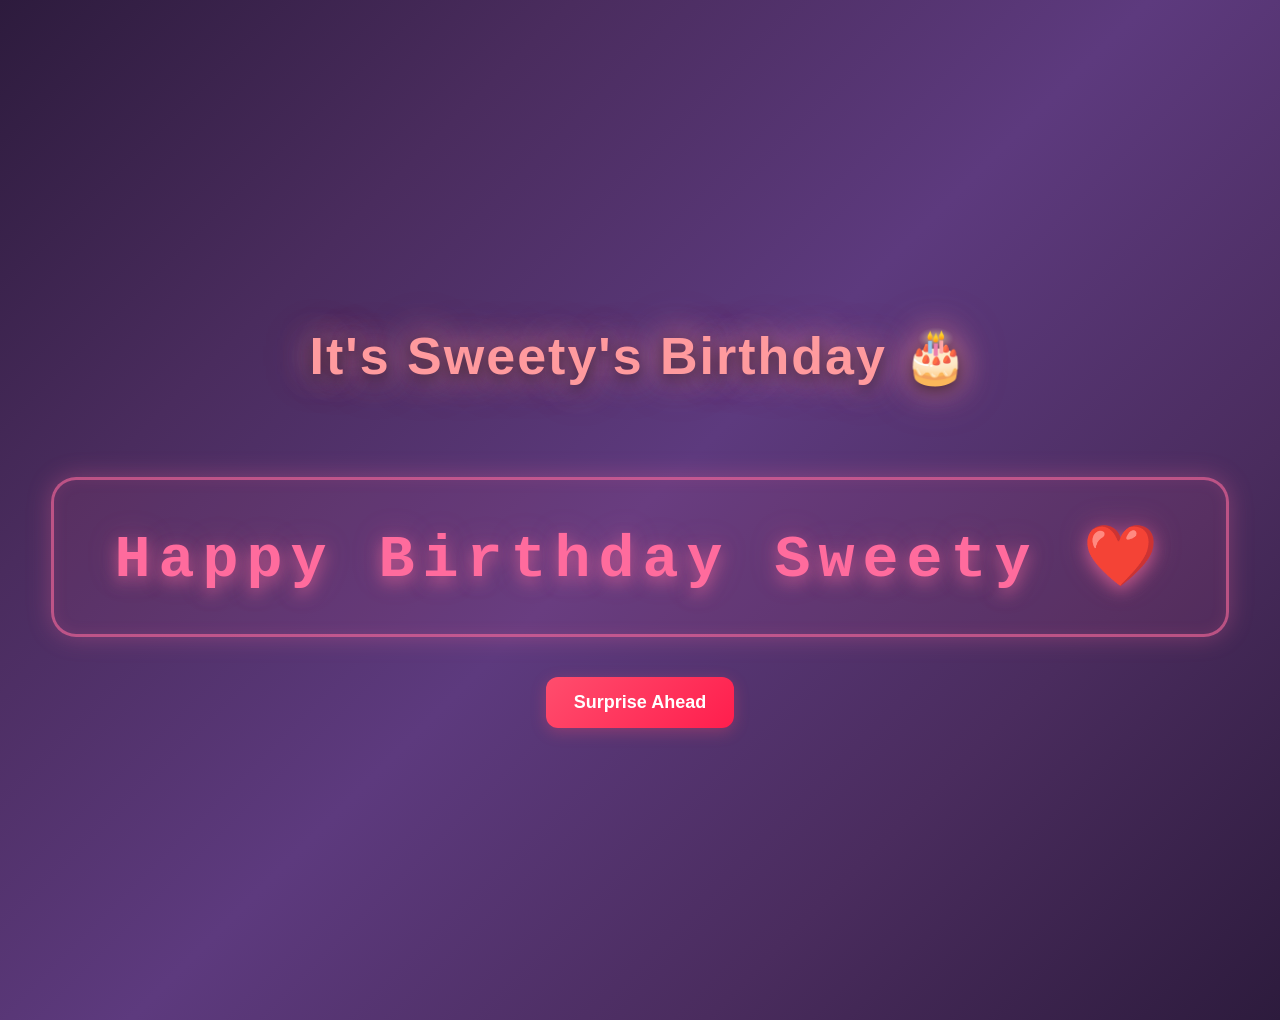
==== index.html @ 3966f58b "committed" ====
<!DOCTYPE html>
<html lang="en">
<head>
    <meta charset="UTF-8">
    <meta name="viewport" content="width=device-width, initial-scale=1.0">
    <title>Countdown for Sweety</title>
    <link rel="stylesheet" href="style.css">
</head>
<body class="bg3">

<div class="center">
    <h1 class="countdown-heading">It's Sweety's Birthday 🎂</h1>
    <div id="countdown"></div>
    <button id="enterBtn" disabled onclick="enterSite()">Surprise Ahead</button>
</div>

<script src="script.js"></script>
</body>
</html>
---- style.css ----
body {
    margin: 0;
    font-family: 'Segoe UI', Tahoma, Geneva, Verdana, sans-serif;
    color: white;
    text-align: center;
    overflow-x: hidden;
}

.bg1 {
    background: linear-gradient(135deg, #2d1b3d 0%, #4a2c5e 25%, #5d3a7e 50%, #4a2c5e 75%, #2d1b3d 100%);
    height: 100vh;
}

.bg2 {
    background: linear-gradient(135deg, #2d1b3d 0%, #4a2c5e 25%, #5d3a7e 50%, #4a2c5e 75%, #2d1b3d 100%);
    height: 100vh;
    display: flex;
    flex-direction: column;
    justify-content: center;
    align-items: center;
    position: relative;
    overflow: hidden;
}

.bg2::before {
    content: '';
    position: absolute;
    top: 0;
    left: 0;
    width: 200%;
    height: 200%;
    background: radial-gradient(circle, rgba(255, 107, 157, 0.05) 1px, transparent 1px);
    background-size: 50px 50px;
    animation: moveBackground 20s linear infinite;
    pointer-events: none;
}

@keyframes moveBackground {
    0% {
        transform: translate(0, 0);
    }
    100% {
        transform: translate(50px, 50px);
    }
}

.bg3 {
    background: linear-gradient(135deg, #2d1b3d 0%, #4a2c5e 25%, #5d3a7e 50%, #4a2c5e 75%, #2d1b3d 100%);
}

.center {
    position: relative;
    padding: 60px 30px;
    z-index: 10;
    min-height: 100vh;
    display: flex;
    flex-direction: column;
    justify-content: center;
    align-items: center;
}

.countdown-heading {
    font-size: 52px;
    margin-bottom: 50px;
    color: #ff9a9e;
    text-shadow: 0 4px 15px rgba(0, 0, 0, 0.6), 0 0 30px rgba(255, 154, 158, 0.8), 0 0 50px rgba(255, 107, 157, 0.4);
    letter-spacing: 2px;
    animation: fadeInFloat 1.2s ease-out, subtleGlow 3s ease-in-out infinite;
    font-weight: 700;
}

h1.center {
    font-size: 52px;
    margin-bottom: 30px;
    color: #ff9a9e;
    text-shadow: 0 4px 15px rgba(0, 0, 0, 0.6), 0 0 30px rgba(255, 154, 158, 0.8), 0 0 50px rgba(255, 107, 157, 0.4);
    letter-spacing: 3px;
    animation: fadeInFloat 1.2s ease-out, subtleGlow 3s ease-in-out infinite;
    font-weight: 700;
    word-spacing: 8px;
}

p.center {
    font-size: 24px;
    color: #ffb3ba;
    text-shadow: 0 2px 8px rgba(0, 0, 0, 0.4);
    animation: fadeInFloat 1.4s ease-out;
    margin-top: 30px;
}

@keyframes fadeInFloat {
    from {
        opacity: 0;
        transform: translateY(20px);
    }
    to {
        opacity: 1;
        transform: translateY(0);
    }
}

@keyframes subtleGlow {
    0%, 100% {
        text-shadow: 0 4px 15px rgba(0, 0, 0, 0.6), 0 0 30px rgba(255, 154, 158, 0.8), 0 0 50px rgba(255, 107, 157, 0.4);
    }
    50% {
        text-shadow: 0 4px 15px rgba(0, 0, 0, 0.6), 0 0 40px rgba(255, 154, 158, 1), 0 0 70px rgba(255, 107, 157, 0.6);
    }
}

#countdown {
    font-size: 60px;
    font-weight: bold;
    margin: 40px 0;
    color: #ff6b9d;
    text-shadow: 0 6px 15px rgba(255, 107, 157, 0.5), 0 0 30px rgba(255, 107, 157, 0.3);
    letter-spacing: 8px;
    font-family: 'Courier New', 'Courier', monospace;
    background: rgba(255, 107, 157, 0.08);
    padding: 40px 60px;
    border-radius: 25px;
    border: 3px solid rgba(255, 107, 157, 0.6);
    min-width: auto;
    animation: pulse 2s infinite;
    box-shadow: 0 0 25px rgba(255, 107, 157, 0.3), inset 0 0 15px rgba(255, 107, 157, 0.1);
}

@keyframes pulse {
    0%, 100% {
        transform: scale(1);
        box-shadow: 0 0 25px rgba(255, 107, 157, 0.3), inset 0 0 15px rgba(255, 107, 157, 0.1);
    }
    50% {
        transform: scale(1.05);
        box-shadow: 0 0 40px rgba(255, 107, 157, 0.6), inset 0 0 20px rgba(255, 107, 157, 0.2);
    }
}

.video-section {
    width: 100%;
    height: 500px;
    overflow: hidden;
    border-bottom: 3px solid #ff6b9d;
    background: linear-gradient(135deg, rgba(45, 27, 61, 0.8), rgba(74, 44, 94, 0.8));
}

.photos-section {
    width: 100%;
    padding: 40px 0;
    background: linear-gradient(135deg, #2d1b3d 0%, #4a2c5e 50%, #5d3a7e 100%);
}

.photos-section h2 {
    font-size: 28px;
    margin: 20px 0;
    color: #ff9a9e;
}

button {
    padding: 15px 28px;
    font-size: 18px;
    border: none;
    background: linear-gradient(135deg, #ff4d6d, #ff1e4d);
    color: white;
    border-radius: 12px;
    cursor: pointer;
    font-weight: 600;
    transition: all 0.3s ease;
    box-shadow: 0 4px 15px rgba(255, 77, 109, 0.3);
}

button:hover {
    background: linear-gradient(135deg, #ff1e4d, #ff004d);
    transform: translateY(-2px);
    box-shadow: 0 6px 25px rgba(255, 77, 109, 0.5);
}

button:active {
    transform: translateY(0);
    box-shadow: 0 2px 8px rgba(255, 77, 109, 0.3);
}

.cake {
    font-size: 200px;
    margin: 40px 0;
    transition: transform 0.3s ease;
    cursor: pointer;
    display: block;
    text-align: center;
    animation: float 3.5s ease-in-out infinite;
    filter: drop-shadow(0 0 15px rgba(255, 107, 157, 0.5)) drop-shadow(0 8px 20px rgba(0, 0, 0, 0.3));
    transform-origin: center;
    z-index: 10;
}

.cake:hover {
    animation: float 1.5s ease-in-out infinite, glow 1.5s ease-in-out infinite, pulse-scale 0.6s ease-in-out;
    transform: scale(1.15) rotate(6deg);
    filter: drop-shadow(0 0 25px rgba(255, 107, 157, 0.8)) drop-shadow(0 12px 30px rgba(0, 0, 0, 0.4));
}

.cake:active {
    transform: scale(0.95);
}

@keyframes float {
    0%, 100% {
        transform: translateY(0px) rotate(-2deg);
    }
    50% {
        transform: translateY(-35px) rotate(2deg);
    }
}

@keyframes pulse-scale {
    0%, 100% {
        transform: scale(1.15);
    }
    50% {
        transform: scale(1.2);
    }
}

@keyframes glow {
    0%, 100% {
        filter: drop-shadow(0 0 15px rgba(255, 107, 157, 0.5)) drop-shadow(0 8px 20px rgba(0, 0, 0, 0.3));
    }
    50% {
        filter: drop-shadow(0 0 35px rgba(255, 107, 157, 1)) drop-shadow(0 12px 25px rgba(0, 0, 0, 0.4));
    }
}

@keyframes spin {
    0% {
        transform: rotate(0deg);
    }
    100% {
        transform: rotate(360deg);
    }
}

@keyframes bounce {
    0%, 100% {
        transform: translateY(0);
    }
    50% {
        transform: translateY(-50px);
    }
}

.gallery {
    display: flex;
    justify-content: center;
    flex-wrap: wrap;
    margin-top: 50px;
    padding: 30px;
    gap: 30px;
}

.gallery img {
    width: 350px;
    height: 350px;
    margin: 0;
    border-radius: 20px;
    transition: all 0.5s cubic-bezier(0.34, 1.56, 0.64, 1);
    object-fit: cover;
    box-shadow: 0 8px 20px rgba(255, 77, 109, 0.25), 0 4px 10px rgba(0, 0, 0, 0.3);
    border: 2px solid rgba(255, 154, 158, 0.3);
}

.gallery img:hover {
    transform: scale(1.12) translateY(-10px);
    box-shadow: 0 15px 40px rgba(255, 107, 157, 0.5), 0 8px 20px rgba(0, 0, 0, 0.4);
    border: 2px solid rgba(255, 154, 158, 0.8);
}

.bgvideo {
    width: 100%;
    height: 100%;
    object-fit: contain;
    display: block;
}

/* Fireworks animation */
@keyframes firework-burst {
    0% {
        transform: translate(0, 0) scale(1);
        opacity: 1;
    }
    100% {
        transform: translate(var(--tx), var(--ty)) scale(0);
        opacity: 0;
    }
}

@keyframes firework-twinkle {
    0%, 100% {
        opacity: 1;
    }
    50% {
        opacity: 0.5;
    }
}

.firework {
    position: fixed;
    width: 12px;
    height: 12px;
    background: radial-gradient(circle at 30% 30%, #ffff99, #ff6b9d, #ff1e7e);
    border-radius: 50%;
    pointer-events: none;
    animation: firework-burst 2.5s cubic-bezier(0.25, 0.46, 0.45, 0.94) forwards, firework-twinkle 2.5s infinite;
    box-shadow: 0 0 6px rgba(255, 107, 157, 0.8);
}

.firework:nth-child(1) { --tx: 150px; --ty: 150px; }
.firework:nth-child(2) { --tx: -150px; --ty: 150px; }
.firework:nth-child(3) { --tx: 150px; --ty: -150px; }
.firework:nth-child(4) { --tx: -150px; --ty: -150px; }
.firework:nth-child(5) { --tx: 200px; --ty: 0px; }
.firework:nth-child(6) { --tx: -200px; --ty: 0px; }
.firework:nth-child(7) { --tx: 0px; --ty: 200px; }
.firework:nth-child(8) { --tx: 0px; --ty: -200px; }
.firework:nth-child(9) { --tx: 180px; --ty: 100px; }
.firework:nth-child(10) { --tx: -180px; --ty: -100px; }

/* Birthday message animation */
@keyframes birthday-pop {
    0% {
        transform: scale(0) rotateY(0deg) rotateX(90deg);
        opacity: 0;
    }
    50% {
        transform: scale(1.15) rotateY(15deg) rotateX(0deg);
    }
    100% {
        transform: scale(1) rotateY(0deg) rotateX(0deg);
        opacity: 1;
    }
}

@keyframes birthday-glow {
    0%, 100% {
        text-shadow: 0 0 15px #ff6b9d, 0 0 30px #ff1e7e, 0 0 50px rgba(255, 107, 157, 0.5);
    }
    50% {
        text-shadow: 0 0 25px #ff6b9d, 0 0 50px #ff1e7e, 0 0 80px #ff69b4, 0 0 100px rgba(255, 107, 157, 0.6);
    }
}

.birthday-message {
    position: fixed;
    top: 50%;
    left: 50%;
    transform: translate(-50%, -50%);
    text-align: center;
    z-index: 100;
    animation: birthday-pop 0.9s cubic-bezier(0.68, -0.55, 0.265, 1.55);
    background: rgba(45, 27, 61, 0.4);
    padding: 40px 50px;
    border-radius: 20px;
    border: 2px solid rgba(255, 154, 158, 0.3);
    -webkit-backdrop-filter: blur(10px);
    backdrop-filter: blur(10px);
}

.birthday-message h2 {
    font-size: 65px;
    color: #ff6b9d;
    margin: 0;
    animation: birthday-glow 1.8s ease-in-out infinite;
    text-shadow: 0 0 20px #ff6b9d, 0 0 40px #ff1e7e, 0 0 60px #ff69b4;
    font-weight: 800;
    letter-spacing: 2px;
}

.birthday-message p {
    font-size: 32px;
    color: #ff9a9e;
    margin: 15px 0 0 0;
    animation: birthday-glow 1.8s ease-in-out infinite 0.3s;
    text-shadow: 0 0 15px #ff6b9d, 0 0 30px #ff1e7e;
    font-weight: 600;
}

.hidden {
    display: none !important;
}

/* Next button animation */
@keyframes button-slide-up {
    0% {
        transform: translateY(60px);
        opacity: 0;
    }
    100% {
        transform: translateY(0);
        opacity: 1;
    }
}

.next-button {
    position: fixed;
    bottom: 40px;
    right: 40px;
    padding: 16px 35px;
    background: linear-gradient(135deg, #ff6b9d, #ff1e7e);
    color: white;
    border: 2px solid rgba(255, 255, 255, 0.2);
    border-radius: 55px;
    font-size: 18px;
    font-weight: 700;
    cursor: pointer;
    z-index: 101;
    box-shadow: 0 8px 25px rgba(255, 107, 157, 0.5), inset 0 1px 0 rgba(255, 255, 255, 0.2);
    animation: button-slide-up 0.7s cubic-bezier(0.34, 1.56, 0.64, 1);
    transition: all 0.3s ease;
}

.next-button:hover {
    transform: scale(1.08) translateY(-3px);
    box-shadow: 0 12px 35px rgba(255, 107, 157, 0.7), inset 0 1px 0 rgba(255, 255, 255, 0.3);
}

.next-button:active {
    transform: scale(0.95);
    box-shadow: 0 4px 12px rgba(255, 107, 157, 0.4), inset 0 1px 0 rgba(255, 255, 255, 0.2);
}

/* Music button styling */
.music-btn {
    position: fixed;
    top: 20px;
    right: 20px;
    padding: 12px 22px;
    font-size: 16px;
    background: linear-gradient(135deg, #ff6b9d, #ff1e7e);
    color: white;
    border: 2px solid rgba(255, 255, 255, 0.3);
    border-radius: 28px;
    cursor: pointer;
    z-index: 1000;
    box-shadow: 0 6px 20px rgba(255, 107, 157, 0.4), inset 0 1px 0 rgba(255, 255, 255, 0.2);
    transition: all 0.3s ease;
    font-weight: 600;
    -webkit-backdrop-filter: blur(5px);
    backdrop-filter: blur(5px);
}

.music-btn:hover {
    transform: scale(1.12) translateY(-2px);
    box-shadow: 0 8px 30px rgba(255, 107, 157, 0.6), inset 0 1px 0 rgba(255, 255, 255, 0.3);
}

.music-btn:active {
    transform: scale(0.98);
}

/* ========================================
   RESPONSIVE DESIGN FOR MOBILE DEVICES
   ======================================== */

/* Tablet and Mobile Styles */
@media (max-width: 768px) {
    /* General adjustments */
    body {
        font-size: 14px;
        padding: 10px;
    }

    /* Countdown page adjustments */
    .countdown-heading {
        font-size: 32px;
        margin-bottom: 30px;
        letter-spacing: 1px;
        padding: 0 20px;
    }

    h1.center {
        font-size: 28px;
        margin-bottom: 20px;
        letter-spacing: 2px;
        word-spacing: 4px;
        padding: 0 15px;
    }

    p.center {
        font-size: 18px;
        margin-top: 20px;
        padding: 0 20px;
    }

    #countdown {
        font-size: 36px;
        padding: 25px 30px;
        margin: 25px 0;
        letter-spacing: 4px;
        min-width: auto;
        max-width: 90%;
    }

    /* Cake page adjustments */
    .cake {
        font-size: 120px;
        margin: 20px 0;
    }

    .cake:hover {
        transform: scale(1.08) rotate(3deg);
    }

    /* Birthday message adjustments */
    .birthday-message {
        padding: 25px 30px;
        max-width: 90%;
    }

    .birthday-message h2 {
        font-size: 36px;
        letter-spacing: 1px;
    }

    .birthday-message p {
        font-size: 20px;
        margin: 10px 0 0 0;
    }

    /* Button adjustments */
    button, .next-button {
        padding: 12px 24px;
        font-size: 16px;
        min-height: 48px; /* Touch-friendly */
    }

    .next-button {
        bottom: 20px;
        right: 20px;
        padding: 14px 28px;
    }

    /* Music button adjustments */
    .music-btn {
        top: 15px;
        right: 15px;
        padding: 10px 18px;
        font-size: 14px;
        min-height: 44px;
    }

    /* Video section adjustments */
    .video-section {
        height: 300px;
    }

    /* Photos section adjustments */
    .photos-section h2 {
        font-size: 24px;
        margin: 15px 0;
        padding: 0 15px;
    }

    /* Gallery adjustments */
    .gallery {
        padding: 20px 15px;
        gap: 15px;
    }

    .gallery img {
        width: 280px;
        height: 280px;
    }

    .gallery img:hover {
        transform: scale(1.05) translateY(-5px);
    }
}

/* Mobile Phone Styles (Small screens) */
@media (max-width: 480px) {
    /* Further reduce sizes for very small screens */
    .countdown-heading {
        font-size: 24px;
        margin-bottom: 20px;
        letter-spacing: 0.5px;
    }

    h1.center {
        font-size: 22px;
        margin-bottom: 15px;
        letter-spacing: 1px;
        word-spacing: 2px;
    }

    p.center {
        font-size: 16px;
        margin-top: 15px;
    }

    #countdown {
        font-size: 28px;
        padding: 20px 25px;
        margin: 20px 0;
        letter-spacing: 2px;
    }

    /* Cake adjustments */
    .cake {
        font-size: 100px;
        margin: 15px 0;
    }

    /* Birthday message */
    .birthday-message {
        padding: 20px 25px;
        max-width: 95%;
    }

    .birthday-message h2 {
        font-size: 28px;
    }

    .birthday-message p {
        font-size: 18px;
    }

    /* Buttons */
    button, .next-button {
        padding: 10px 20px;
        font-size: 14px;
        min-height: 44px;
    }

    .next-button {
        bottom: 15px;
        right: 15px;
        padding: 12px 24px;
    }

    /* Music button */
    .music-btn {
        top: 10px;
        right: 10px;
        padding: 8px 16px;
        font-size: 12px;
        min-height: 40px;
    }

    /* Video section */
    .video-section {
        height: 250px;
    }

    /* Photos section */
    .photos-section h2 {
        font-size: 20px;
        margin: 10px 0;
    }

    /* Gallery */
    .gallery {
        padding: 15px 10px;
        gap: 10px;
    }

    .gallery img {
        width: 250px;
        height: 250px;
    }

    .gallery img:hover {
        transform: scale(1.03) translateY(-3px);
    }

    /* Fireworks adjustments */
    .firework {
        width: 8px;
        height: 8px;
    }

    .firework:nth-child(1) { --tx: 100px; --ty: 100px; }
    .firework:nth-child(2) { --tx: -100px; --ty: 100px; }
    .firework:nth-child(3) { --tx: 100px; --ty: -100px; }
    .firework:nth-child(4) { --tx: -100px; --ty: -100px; }
    .firework:nth-child(5) { --tx: 130px; --ty: 0px; }
    .firework:nth-child(6) { --tx: -130px; --ty: 0px; }
    .firework:nth-child(7) { --tx: 0px; --ty: 130px; }
    .firework:nth-child(8) { --tx: 0px; --ty: -130px; }
    .firework:nth-child(9) { --tx: 120px; --ty: 70px; }
    .firework:nth-child(10) { --tx: -120px; --ty: -70px; }
}

/* Extra small screens */
@media (max-width: 360px) {
    .countdown-heading {
        font-size: 20px;
    }

    h1.center {
        font-size: 18px;
    }

    p.center {
        font-size: 14px;
    }

    #countdown {
        font-size: 24px;
        padding: 15px 20px;
        letter-spacing: 1px;
    }

    .cake {
        font-size: 80px;
    }

    .birthday-message h2 {
        font-size: 24px;
    }

    .birthday-message p {
        font-size: 16px;
    }

    .gallery img {
        width: 200px;
        height: 200px;
    }

    .video-section {
        height: 200px;
    }
}

/* Landscape orientation adjustments for mobile */
@media (max-height: 500px) and (orientation: landscape) {
    .bg1, .bg2, .bg3 {
        height: auto;
        min-height: 100vh;
    }

    .center {
        padding: 20px 15px;
    }

    .cake {
        font-size: 80px;
        margin: 10px 0;
    }

    .video-section {
        height: 200px;
    }

    .gallery {
        padding: 10px;
        gap: 10px;
    }

    .gallery img {
        width: 180px;
        height: 180px;
    }
}

/* Touch device optimizations */
@media (hover: none) and (pointer: coarse) {
    /* Remove hover effects on touch devices */
    .cake:hover {
        animation: float 3.5s ease-in-out infinite;
        transform: none;
        filter: drop-shadow(0 0 15px rgba(255, 107, 157, 0.5)) drop-shadow(0 8px 20px rgba(0, 0, 0, 0.3));
    }

    .gallery img:hover {
        transform: none;
        box-shadow: 0 8px 20px rgba(255, 77, 109, 0.25), 0 4px 10px rgba(0, 0, 0, 0.3);
        border: 2px solid rgba(255, 154, 158, 0.3);
    }

    button:hover, .next-button:hover, .music-btn:hover {
        transform: none;
        box-shadow: 0 4px 15px rgba(255, 77, 109, 0.3);
    }

    /* Ensure touch targets are large enough */
    button, .next-button, .music-btn {
        min-height: 48px;
        min-width: 48px;
    }
}

/* Realme 13c 5G specific small mobile optimization */
@media (max-width: 430px) {
    body {
        padding: 8px;
    }

    .bg1, .bg2, .bg3, .center {
        min-height: 100vh;
        padding: 10px;
    }

    .countdown-heading, h1.center {
        font-size: 26px;
    }

    p.center {
        font-size: 16px;
    }

    #countdown {
        font-size: 30px;
        padding: 18px 20px;
        letter-spacing: 1.5px;
    }

    .cake {
        font-size: 90px;
        margin: 12px 0;
    }

    .birthday-message {
        top: 50%;
        left: 50%;
        transform: translate(-50%, -50%);
        width: calc(100% - 30px);
        max-width: 95%;
        padding: 22px 18px;
    }

    .birthday-message h2 {
        font-size: 26px;
    }

    .birthday-message p {
        font-size: 15px;
    }

    .photos-section, .video-section {
        padding: 18px 0;
    }

    .gallery img {
        width: 220px;
        height: 220px;
    }

    .music-btn, .next-button {
        bottom: 15px;
        right: 15px;
        padding: 10px 16px;
        font-size: 13px;
    }
}
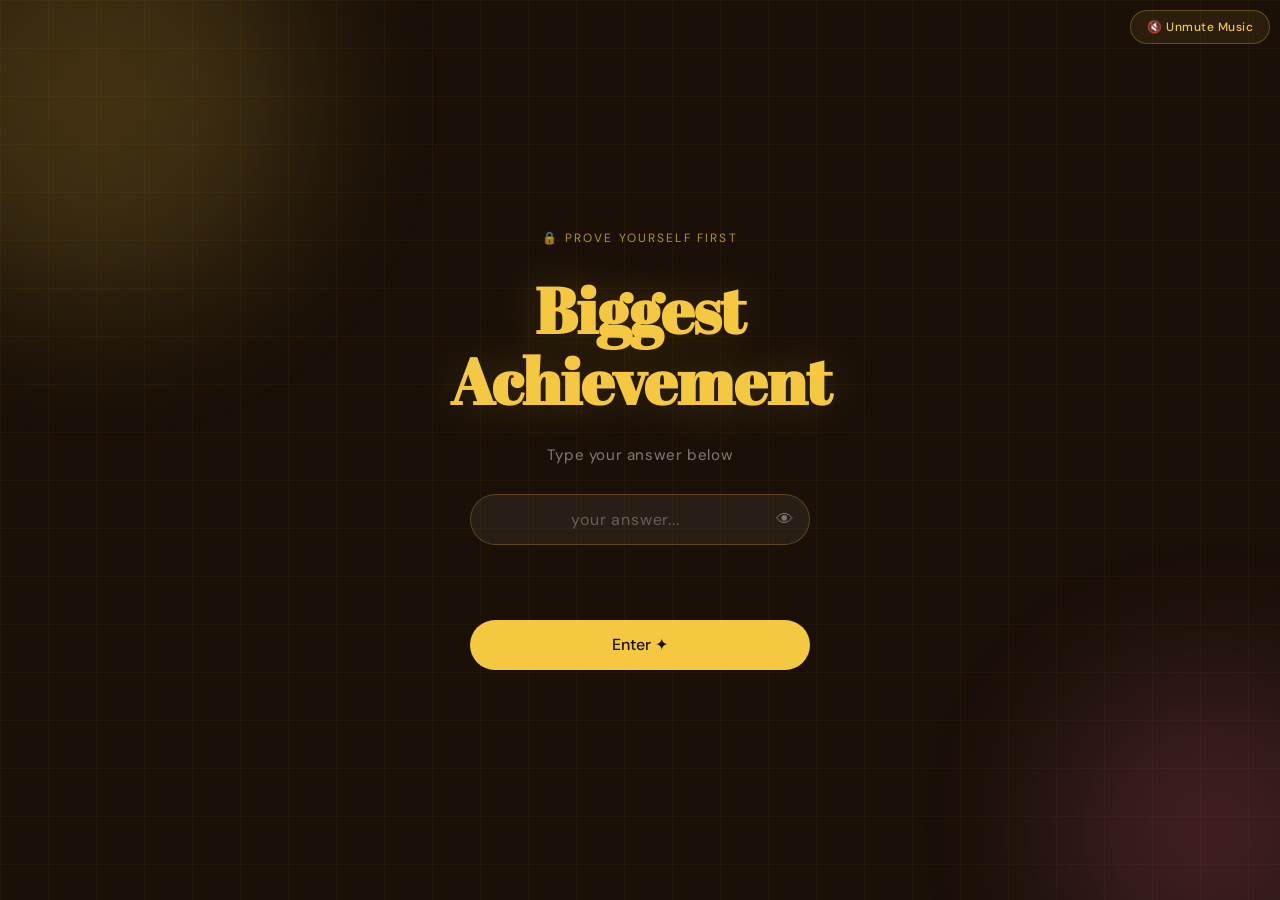
==== commit f535a1e2: "updated features" ====
--- a/index.html
+++ b/index.html
@@ -1,19 +1,646 @@
 <!DOCTYPE html>
 <html lang="en">
 <head>
-    <meta charset="UTF-8">
-    <meta name="viewport" content="width=device-width, initial-scale=1.0">
-    <title>Countdown for Sweety</title>
-    <link rel="stylesheet" href="style.css">
+<meta charset="UTF-8">
+<meta name="viewport" content="width=device-width, initial-scale=1.0">
+<title>Countdown for Harsh 🎂</title>
+<link href="https://fonts.googleapis.com/css2?family=Abril+Fatface&family=DM+Sans:wght@300;400;500&display=swap" rel="stylesheet">
+<style>
+  *, *::before, *::after { box-sizing: border-box; margin: 0; padding: 0; }
+
+  :root {
+    --gold: #F5C842;
+    --gold-dim: #c99e1e;
+    --pink: #FF6B9D;
+    --cream: #FFF8EE;
+    --dark: #1A1008;
+    --confetti-count: 80;
+  }
+
+  html, body { height: 100%; }
+
+  body {
+    font-family: 'DM Sans', sans-serif;
+    background: var(--dark);
+    color: var(--cream);
+    overflow: hidden;
+  }
+
+  /* ── PAGES ── */
+  .page {
+    position: fixed; inset: 0;
+    display: flex; flex-direction: column;
+    align-items: center; justify-content: center;
+    transition: opacity 0.9s ease, transform 0.9s ease;
+  }
+  .page.hidden {
+    opacity: 0; pointer-events: none; transform: scale(0.96);
+  }
+
+  /* ── BACKGROUND GRID ── */
+  .grid-bg {
+    position: fixed; inset: 0; z-index: 0;
+    background-image:
+      linear-gradient(rgba(245,200,66,0.04) 1px, transparent 1px),
+      linear-gradient(90deg, rgba(245,200,66,0.04) 1px, transparent 1px);
+    background-size: 48px 48px;
+  }
+
+  /* ── FLOATING ORBS ── */
+  .orb {
+    position: fixed; border-radius: 50%; z-index: 0;
+    filter: blur(80px); opacity: 0.18;
+    animation: drift 14s ease-in-out infinite alternate;
+  }
+  .orb1 { width: 400px; height: 400px; background: var(--gold); top: -100px; left: -100px; animation-duration: 12s; }
+  .orb2 { width: 300px; height: 300px; background: var(--pink); bottom: -80px; right: -80px; animation-duration: 16s; animation-delay: -6s; }
+  @keyframes drift { from { transform: translate(0,0); } to { transform: translate(40px, 30px); } }
+
+  /* ── COUNTDOWN PAGE ── */
+  #page-countdown { z-index: 10; gap: 2rem; text-align: center; padding: 2rem; }
+
+  .top-tag {
+    font-size: 12px; letter-spacing: 0.18em; text-transform: uppercase;
+    color: var(--gold); opacity: 0.7;
+  }
+
+  h1 {
+    font-family: 'Abril Fatface', serif;
+    font-size: clamp(2.8rem, 8vw, 5.5rem);
+    line-height: 1.05;
+    color: var(--cream);
+    text-shadow: 0 0 60px rgba(245,200,66,0.25);
+  }
+  h1 span { color: var(--gold); }
+
+  .timer-row {
+    display: flex; gap: 1.5rem; align-items: flex-end; justify-content: center;
+    flex-wrap: wrap;
+  }
+  .timer-unit {
+    display: flex; flex-direction: column; align-items: center; gap: 0.3rem;
+  }
+  .timer-num {
+    font-family: 'Abril Fatface', serif;
+    font-size: clamp(3rem, 10vw, 7rem);
+    line-height: 1;
+    color: var(--gold);
+    min-width: 2ch; text-align: center;
+    transition: transform 0.15s ease;
+  }
+  .timer-num.pop { transform: scale(1.18); }
+  .timer-label {
+    font-size: 11px; letter-spacing: 0.14em; text-transform: uppercase;
+    color: var(--cream); opacity: 0.45;
+  }
+  .colon {
+    font-family: 'Abril Fatface', serif;
+    font-size: clamp(2.5rem, 8vw, 5.5rem);
+    color: var(--gold); opacity: 0.35;
+    line-height: 1; margin-bottom: 1.6rem;
+  }
+
+  /* Progress arc */
+  .arc-wrap { position: relative; width: 220px; height: 220px; }
+  .arc-wrap svg { position: absolute; inset: 0; width: 100%; height: 100%; transform: rotate(-90deg); }
+  .arc-track { fill: none; stroke: rgba(245,200,66,0.1); stroke-width: 3; }
+  .arc-fill { fill: none; stroke: var(--gold); stroke-width: 3; stroke-linecap: round; transition: stroke-dashoffset 1s linear; }
+  .arc-inner {
+    position: absolute; inset: 20px;
+    border-radius: 50%;
+    background: rgba(245,200,66,0.04);
+    border: 1px solid rgba(245,200,66,0.08);
+    display: flex; align-items: center; justify-content: center; flex-direction: column;
+  }
+  .arc-pct { font-family: 'Abril Fatface', serif; font-size: 2.4rem; color: var(--gold); }
+  .arc-sub { font-size: 11px; letter-spacing: 0.12em; text-transform: uppercase; color: var(--cream); opacity: 0.4; }
+
+  /* Button */
+  .btn-surprise {
+    margin-top: 0.5rem;
+    padding: 0.9rem 2.6rem;
+    background: var(--gold);
+    color: var(--dark);
+    font-family: 'DM Sans', sans-serif;
+    font-weight: 500; font-size: 1rem;
+    letter-spacing: 0.04em;
+    border: none; border-radius: 100px; cursor: pointer;
+    transition: transform 0.2s ease, box-shadow 0.2s ease, opacity 0.4s ease;
+    box-shadow: 0 0 30px rgba(245,200,66,0);
+  }
+  .btn-surprise:not(:disabled):hover {
+    transform: translateY(-2px) scale(1.03);
+    box-shadow: 0 0 40px rgba(245,200,66,0.5);
+  }
+  .btn-surprise:not(:disabled):active { transform: scale(0.97); }
+  .btn-surprise:disabled { opacity: 0.25; cursor: not-allowed; }
+
+  /* ── SURPRISE PAGE ── */
+  #page-surprise { z-index: 10; gap: 1.5rem; text-align: center; padding: 2rem; }
+
+  .surprise-emoji { font-size: 4rem; animation: bounce 1.4s ease infinite; }
+  @keyframes bounce {
+    0%,100% { transform: translateY(0); }
+    50% { transform: translateY(-14px); }
+  }
+
+  .surprise-h { font-family: 'Abril Fatface', serif; font-size: clamp(2.4rem, 7vw, 4.5rem); color: var(--gold); line-height: 1.1; }
+  .surprise-sub { font-size: 1.1rem; color: var(--cream); opacity: 0.65; max-width: 380px; line-height: 1.6; }
+
+  .gift-card {
+    background: rgba(245,200,66,0.07);
+    border: 1px solid rgba(245,200,66,0.18);
+    border-radius: 20px;
+    padding: 1.5rem 2rem;
+    max-width: 360px;
+    width: 100%;
+    font-size: 1rem; line-height: 1.7;
+    color: var(--cream); opacity: 0.9;
+    text-align: left;
+  }
+  .gift-card strong { color: var(--gold); font-weight: 500; }
+
+  .ribbon {
+    display: inline-block;
+    background: var(--pink);
+    color: #fff;
+    font-size: 12px; letter-spacing: 0.1em; text-transform: uppercase;
+    padding: 0.35rem 1.1rem;
+    border-radius: 100px;
+    margin-bottom: 0.5rem;
+  }
+
+  /* ── PASSWORD GATE ── */
+  #page-password { z-index: 30; gap: 1.8rem; text-align: center; padding: 2rem; }
+
+  .pw-heading {
+    font-family: 'Abril Fatface', serif;
+    font-size: clamp(2.2rem, 7vw, 4.2rem);
+    line-height: 1.1;
+    color: var(--gold);
+    text-shadow: 0 0 50px rgba(245,200,66,0.2);
+  }
+
+  .pw-sub {
+    font-size: 0.95rem; color: var(--cream); opacity: 0.45;
+    letter-spacing: 0.04em;
+  }
+
+  .pw-input-wrap {
+    position: relative; width: min(340px, 90vw);
+  }
+
+  .pw-input {
+    width: 100%;
+    padding: 0.9rem 3rem 0.9rem 1.2rem;
+    background: rgba(255,248,238,0.06);
+    border: 1px solid rgba(245,200,66,0.25);
+    border-radius: 100px;
+    color: var(--cream);
+    font-family: 'DM Sans', sans-serif;
+    font-size: 1rem;
+    outline: none;
+    transition: border-color 0.3s;
+    text-align: center;
+    letter-spacing: 0.05em;
+  }
+  .pw-input::placeholder { color: rgba(255,248,238,0.3); }
+  .pw-input:focus { border-color: rgba(245,200,66,0.6); }
+
+  .pw-toggle {
+    position: absolute; right: 1rem; top: 50%; transform: translateY(-50%);
+    background: none; border: none; cursor: pointer;
+    color: rgba(255,248,238,0.4); font-size: 1.1rem; padding: 0;
+    transition: color 0.2s;
+  }
+  .pw-toggle:hover { color: var(--gold); }
+
+  .pw-btn {
+    width: min(340px, 90vw);
+    padding: 0.9rem;
+    background: var(--gold);
+    color: var(--dark);
+    font-family: 'DM Sans', sans-serif;
+    font-weight: 500; font-size: 1rem;
+    border: none; border-radius: 100px; cursor: pointer;
+    transition: transform 0.2s, box-shadow 0.2s;
+  }
+  .pw-btn:hover { transform: translateY(-2px); box-shadow: 0 0 36px rgba(245,200,66,0.45); }
+  .pw-btn:active { transform: scale(0.97); }
+
+  .pw-error {
+    font-size: 0.85rem; color: var(--pink);
+    opacity: 0; transition: opacity 0.3s;
+    min-height: 1.2em;
+  }
+  .pw-error.show { opacity: 1; }
+
+  @keyframes shake {
+    0%,100% { transform: translateX(0); }
+    20%      { transform: translateX(-10px); }
+    40%      { transform: translateX(10px); }
+    60%      { transform: translateX(-7px); }
+    80%      { transform: translateX(7px); }
+  }
+  .shake { animation: shake 0.4s ease; }
+
+  /* ── MUSIC BUTTON ── */
+  .music-btn {
+    position: fixed;
+    top: 20px; right: 20px;
+    padding: 0.6rem 1.3rem;
+    background: rgba(245,200,66,0.08);
+    color: var(--gold);
+    font-family: 'DM Sans', sans-serif;
+    font-size: 0.82rem; font-weight: 500;
+    letter-spacing: 0.04em;
+    border: 1px solid rgba(245,200,66,0.28);
+    border-radius: 100px; cursor: pointer;
+    z-index: 1000;
+    transition: all 0.2s ease;
+  }
+  .music-btn:hover {
+    background: rgba(245,200,66,0.16);
+    box-shadow: 0 0 20px rgba(245,200,66,0.25);
+  }
+  .music-btn:active { transform: scale(0.97); }
+
+  /* ── CONFETTI ── */
+  .confetti-piece {
+    position: fixed; top: -16px; width: 10px; height: 10px;
+    opacity: 0; z-index: 20;
+    animation: fall linear forwards;
+  }
+  @keyframes fall {
+    0%   { opacity: 1; transform: translateY(0) rotate(0deg); }
+    100% { opacity: 0; transform: translateY(110vh) rotate(720deg); }
+  }
+
+  /* ============================= */
+/* GLOBAL RESPONSIVE FIXES */
+/* ============================= */
+
+body {
+  overflow-x: hidden;
+  padding: 0 10px;
+}
+
+/* Flexible containers */
+.page {
+  padding: clamp(1rem, 4vw, 2rem);
+}
+
+/* ============================= */
+/* TEXT SCALING */
+/* ============================= */
+
+h1 {
+  font-size: clamp(2rem, 6vw, 5rem);
+}
+
+.pw-heading {
+  font-size: clamp(1.8rem, 6vw, 4rem);
+}
+
+.timer-num {
+  font-size: clamp(2rem, 8vw, 6rem);
+}
+
+.arc-pct {
+  font-size: clamp(1.5rem, 5vw, 2.5rem);
+}
+
+/* ============================= */
+/* FLEX FIXES */
+/* ============================= */
+
+.timer-row {
+  flex-wrap: wrap;
+  gap: clamp(8px, 3vw, 20px);
+  justify-content: center;
+}
+
+.timer-unit {
+  min-width: 60px;
+}
+
+/* ============================= */
+/* ARC RESPONSIVE */
+/* ============================= */
+
+.arc-wrap {
+  width: clamp(140px, 40vw, 220px);
+  height: clamp(140px, 40vw, 220px);
+  margin: 1rem auto;
+}
+
+/* ============================= */
+/* INPUT + BUTTON */
+/* ============================= */
+
+.pw-input,
+.pw-btn,
+.btn-surprise {
+  width: min(340px, 90vw);
+}
+
+/* ============================= */
+/* BUTTON POSITION FIX */
+/* ============================= */
+
+.music-btn {
+  top: 10px;
+  right: 10px;
+  font-size: 0.75rem;
+  padding: 0.5rem 1rem;
+}
+
+/* ============================= */
+/* MOBILE (≤768px) */
+/* ============================= */
+
+@media (max-width: 768px) {
+
+  .timer-row {
+    gap: 10px;
+  }
+
+  .colon {
+    display: none; /* cleaner mobile look */
+  }
+
+  .timer-unit {
+    flex: 1 1 40%;
+  }
+}
+
+/* ============================= */
+/* SMALL MOBILE (≤480px) */
+/* ============================= */
+
+@media (max-width: 480px) {
+
+  body {
+    padding: 0 8px;
+  }
+
+  h1 {
+    font-size: 1.8rem;
+  }
+
+  .timer-num {
+    font-size: 2rem;
+  }
+
+  .arc-wrap {
+    width: 130px;
+    height: 130px;
+  }
+
+  .btn-surprise {
+    width: 100%;
+  }
+}
+
+/* ============================= */
+/* EXTRA SMALL DEVICES (≤360px) */
+/* ============================= */
+
+@media (max-width: 360px) {
+
+  .timer-unit {
+    flex: 1 1 100%;
+  }
+
+  .timer-row {
+    gap: 6px;
+  }
+
+  .arc-wrap {
+    width: 110px;
+    height: 110px;
+  }
+}
+
+/* ============================= */
+/* TOUCH DEVICES FIX */
+/* ============================= */
+
+@media (hover: none) and (pointer: coarse) {
+
+  button:hover {
+    transform: none !important;
+    box-shadow: none !important;
+  }
+
+  button {
+    min-height: 44px; /* better tap targets */
+  }
+}
+</style>
 </head>
-<body class="bg3">
-
-<div class="center">
-    <h1 class="countdown-heading">It's Sweety's Birthday 🎂</h1>
-    <div id="countdown"></div>
-    <button id="enterBtn" disabled onclick="enterSite()">Surprise Ahead</button>
+<body>
+
+<div class="grid-bg"></div>
+<div class="orb orb1"></div>
+<div class="orb orb2"></div>
+
+<!-- PASSWORD GATE -->
+<div class="page" id="page-password">
+  <p class="top-tag">🔒 prove yourself first</p>
+  <h1 class="pw-heading">Biggest<br>Achievement</h1>
+  <p class="pw-sub">Type your answer below</p>
+  <div class="pw-input-wrap">
+    <input class="pw-input" id="pwInput" type="password" placeholder="your answer..." autocomplete="off" />
+    <button class="pw-toggle" onclick="togglePw()" id="pwToggle">👁</button>
+  </div>
+  <p class="pw-error" id="pwError">Wrong answer. Try again 👀</p>
+  <button class="pw-btn" onclick="checkPassword()">Enter ✦</button>
 </div>
 
-<script src="script.js"></script>
+<!-- COUNTDOWN PAGE -->
+<div class="page hidden" id="page-countdown">
+  <p class="top-tag">A special moment is near</p>
+  <h1>Happy Birthday<br><span>Harsh</span> 🎂</h1>
+
+  <div class="arc-wrap">
+    <svg viewBox="0 0 220 220" xmlns="http://www.w3.org/2000/svg">
+      <circle class="arc-track" cx="110" cy="110" r="100"/>
+      <circle class="arc-fill" id="arcFill" cx="110" cy="110" r="100"
+        stroke-dasharray="628.3" stroke-dashoffset="628.3"/>
+    </svg>
+    <div class="arc-inner">
+      <span class="arc-pct" id="arcPct">0%</span>
+      <span class="arc-sub">complete</span>
+    </div>
+  </div>
+
+  <div class="timer-row">
+    <div class="timer-unit"><span class="timer-num" id="tD">00</span><span class="timer-label">days</span></div>
+    <span class="colon">:</span>
+    <div class="timer-unit"><span class="timer-num" id="tH">00</span><span class="timer-label">hours</span></div>
+    <span class="colon">:</span>
+    <div class="timer-unit"><span class="timer-num" id="tM">00</span><span class="timer-label">min</span></div>
+    <span class="colon">:</span>
+    <div class="timer-unit"><span class="timer-num" id="tS">00</span><span class="timer-label">sec</span></div>
+  </div>
+
+  <div id="bday-msg" style="font-size:1.4rem;font-family:'Abril Fatface',serif;color:var(--pink);display:none;">Happy Birthday Sweety ❤️</div>
+
+  <button class="btn-surprise" id="enterBtn" disabled onclick="enterSite()">Surprise Ahead ✦</button>
+</div>
+
+
+
+<script>
+  function togglePw() {
+    const inp = document.getElementById('pwInput');
+    const btn = document.getElementById('pwToggle');
+    if (inp.type === 'password') { inp.type = 'text'; btn.textContent = '🙈'; }
+    else { inp.type = 'password'; btn.textContent = '👁'; }
+  }
+
+  function checkPassword() {
+    const val = document.getElementById('pwInput').value.trim().toLowerCase();
+    const wrap = document.querySelector('.pw-input-wrap');
+    const err  = document.getElementById('pwError');
+    if (val === 'friend of aditya') {
+      document.getElementById('page-password').classList.add('hidden');
+      document.getElementById('page-countdown').classList.remove('hidden');
+    } else {
+      err.classList.add('show');
+      wrap.classList.remove('shake');
+      void wrap.offsetWidth;
+      wrap.classList.add('shake');
+      document.getElementById('pwInput').value = '';
+      setTimeout(() => err.classList.remove('show'), 2500);
+    }
+  }
+
+  document.getElementById('pwInput').addEventListener('keydown', function(e) {
+    if (e.key === 'Enter') checkPassword();
+  });
+
+  const CIRC = 2 * Math.PI * 100;
+  const birthday = new Date("April 11, 2026 00:00:00").getTime();
+  const totalDuration = birthday - new Date("January 1, 2026 00:00:00").getTime();
+
+  function pad(n) { return String(Math.max(0,n)).padStart(2,'0'); }
+
+  const COLORS = ['#F5C842','#FF6B9D','#FF9F43','#54A0FF','#5F27CD','#fff'];
+  function launchConfetti() {
+    for (let i = 0; i < 100; i++) {
+      const el = document.createElement('div');
+      el.className = 'confetti-piece';
+      const color = COLORS[Math.floor(Math.random() * COLORS.length)];
+      const size = 6 + Math.random() * 8;
+      el.style.cssText = `
+        left:${Math.random()*100}vw;
+        width:${size}px;height:${size}px;
+        background:${color};
+        border-radius:${Math.random()>0.5?'50%':'2px'};
+        animation-duration:${2+Math.random()*3}s;
+        animation-delay:${Math.random()*1.5}s;
+      `;
+      document.body.appendChild(el);
+      el.addEventListener('animationend', () => el.remove());
+    }
+  }
+
+  /* ── AUDIO (navigate.js compatible) ── */
+  function initializeAudioState() {
+    var audio  = document.getElementById('bgMusic');
+    var button = document.getElementById('musicToggle');
+    if (!audio || !button) return;
+
+    var isAudioMuted = localStorage.getItem('audioMuted');
+    var savedTime    = parseFloat(localStorage.getItem('audioTime')) || 0;
+
+    try { audio.currentTime = savedTime; } catch(e) {}
+
+    if (isAudioMuted === 'false') {
+      audio.muted = false;
+      audio.play().catch(function(){});
+      button.textContent = '🔊 Mute Music';
+    } else {
+      audio.muted = true;
+      button.textContent = '🔇 Unmute Music';
+    }
+
+    setInterval(function() {
+      if (!audio.paused && !audio.muted) localStorage.setItem('audioTime', audio.currentTime);
+    }, 1000);
+
+    window.addEventListener('beforeunload', function() {
+      if (audio) {
+        localStorage.setItem('audioTime', audio.currentTime);
+        localStorage.setItem('audioMuted', audio.muted);
+      }
+    });
+  }
+
+  function toggleAudio() {
+    var audio  = document.getElementById('bgMusic');
+    var button = document.getElementById('musicToggle');
+    if (audio.muted) {
+      audio.muted = false;
+      audio.play().catch(function(){});
+      button.textContent = '🔊 Mute Music';
+      localStorage.setItem('audioMuted', 'false');
+    } else {
+      audio.muted = true;
+      audio.pause();
+      button.textContent = '🔇 Unmute Music';
+      localStorage.setItem('audioMuted', 'true');
+    }
+    localStorage.setItem('audioTime', audio.currentTime);
+  }
+
+  document.addEventListener('DOMContentLoaded', initializeAudioState);
+
+  function enterSite() {
+    var audio = document.getElementById('bgMusic');
+    if (audio) { localStorage.setItem('audioTime', audio.currentTime); localStorage.setItem('audioMuted', audio.muted); }
+    window.location.href = "cake.html";
+  }
+
+  var x = setInterval(function() {
+    var now = new Date().getTime();
+    var distance = birthday - now;
+
+    var days    = Math.floor(distance / (1000*60*60*24));
+    var hours   = Math.floor((distance % (1000*60*60*24)) / (1000*60*60));
+    var minutes = Math.floor((distance % (1000*60*60)) / (1000*60));
+    var seconds = Math.floor((distance % (1000*60)) / 1000);
+
+    document.getElementById('tD').textContent = pad(days);
+    document.getElementById('tH').textContent = pad(hours);
+    document.getElementById('tM').textContent = pad(minutes);
+    document.getElementById('tS').textContent = pad(seconds);
+
+    // Arc progress
+    var progress = Math.min(1, Math.max(0, 1 - distance / totalDuration));
+    document.getElementById('arcFill').style.strokeDashoffset = CIRC * (1 - progress);
+    document.getElementById('arcPct').textContent = Math.round(progress * 100) + '%';
+
+    if (distance < 0) {
+      clearInterval(x);
+      document.getElementById('tD').textContent = '00';
+      document.getElementById('tH').textContent = '00';
+      document.getElementById('tM').textContent = '00';
+      document.getElementById('tS').textContent = '00';
+      document.getElementById('arcFill').style.strokeDashoffset = 0;
+      document.getElementById('arcPct').textContent = '100%';
+      document.getElementById('bday-msg').style.display = 'block';
+      document.getElementById('enterBtn').disabled = false;
+      launchConfetti();
+    }
+  }, 1000);
+</script>
+<audio id="bgMusic" autoplay loop muted>
+  <source src="audio.mp3" type="audio/mpeg">
+</audio>
+<button id="musicToggle" class="music-btn" onclick="toggleAudio()">🔇 Unmute Music</button>
+
 </body>
 </html>
